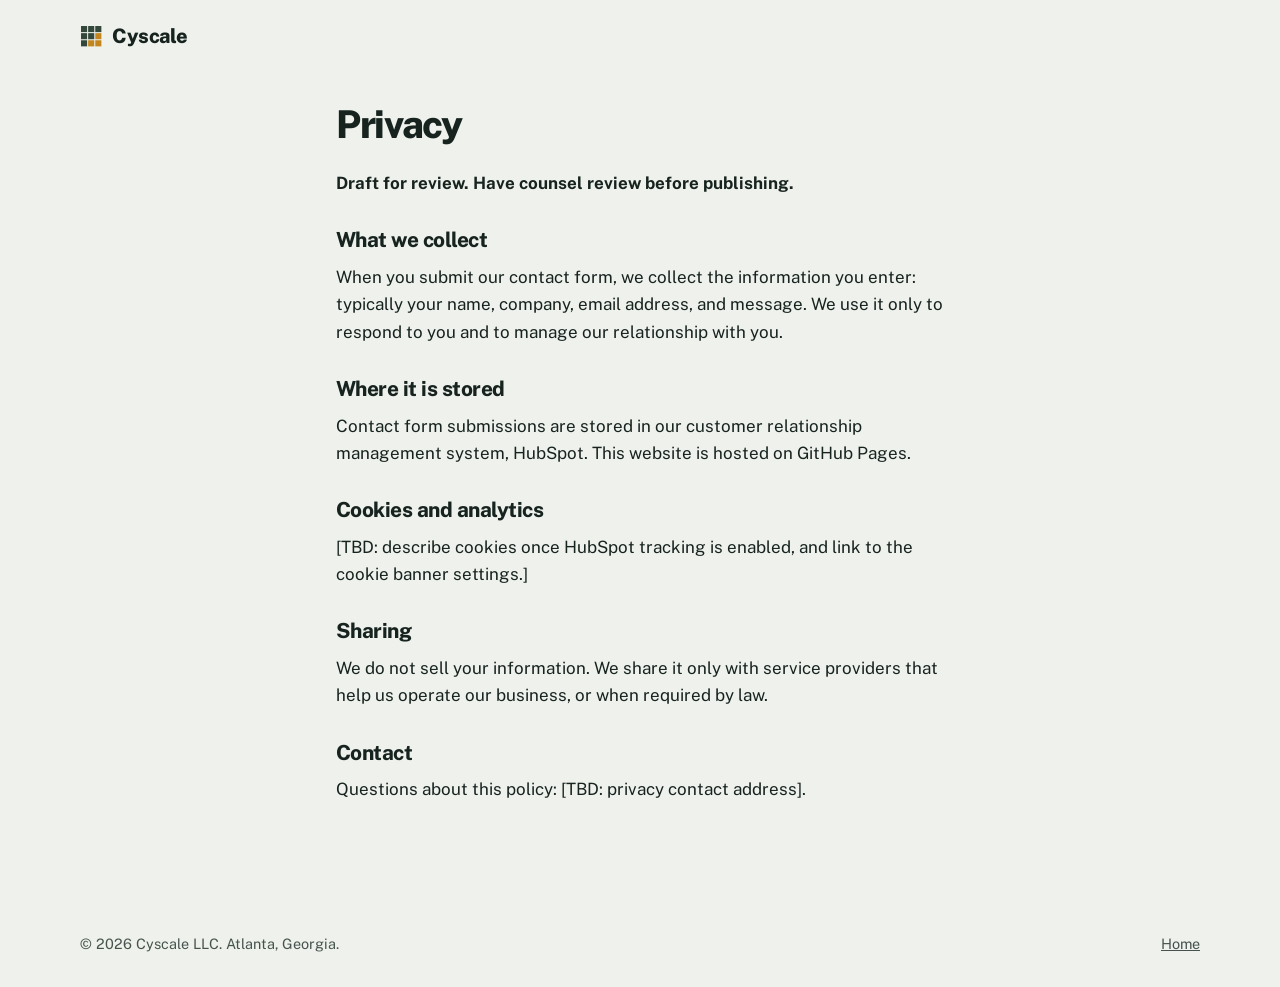
==== privacy.html @ a16042ec "Publish review build from website-src@b9dcec7 Co-Authored-By: Claude Opus 5.5 <noreply@anthropic.com" ====
<!doctype html>
<html lang="en">
<head>
<meta charset="utf-8">
<meta name="viewport" content="width=device-width, initial-scale=1">
<!--REVIEW-ONLY--><meta name="robots" content="noindex, nofollow">
<title>Privacy | Cyscale</title>
<link rel="stylesheet" href="assets/site.css">
<link rel="icon" href="assets/favicon.svg" type="image/svg+xml">
</head>
<body>
<header class="masthead">
  <a class="wordmark" href="./" aria-label="Cyscale home">
    <svg viewBox="0 0 22 22" aria-hidden="true"><rect x="1" y="1" width="6" height="6"/><rect x="8" y="1" width="6" height="6"/><rect x="15" y="1" width="6" height="6"/><rect x="1" y="8" width="6" height="6"/><rect x="8" y="8" width="6" height="6"/><rect class="open" x="15" y="8" width="6" height="6"/><rect x="1" y="15" width="6" height="6"/><rect class="open" x="8" y="15" width="6" height="6"/><rect class="open" x="15" y="15" width="6" height="6"/></svg>
    Cyscale
  </a>
</header>
<main class="doc">
  <h1>Privacy</h1>
  <p><strong>Draft for review. Have counsel review before publishing.</strong></p>
  <h2>What we collect</h2>
  <p>When you submit our contact form, we collect the information you enter: typically your name, company, email address, and message. We use it only to respond to you and to manage our relationship with you.</p>
  <h2>Where it is stored</h2>
  <p>Contact form submissions are stored in our customer relationship management system, HubSpot. This website is hosted on GitHub Pages.</p>
  <h2>Cookies and analytics</h2>
  <p>[TBD: describe cookies once HubSpot tracking is enabled, and link to the cookie banner settings.]</p>
  <h2>Sharing</h2>
  <p>We do not sell your information. We share it only with service providers that help us operate our business, or when required by law.</p>
  <h2>Contact</h2>
  <p>Questions about this policy: [TBD: privacy contact address].</p>
</main>
<footer class="site-footer"><p>&copy; 2026 Cyscale LLC. Atlanta, Georgia.</p><p><a href="./">Home</a></p></footer>
</body>
</html>
---- assets/site.css ----
@font-face {
  font-family: "Public Sans";
  src: url("fonts/public-sans.woff2") format("woff2");
  font-weight: 100 900;
  font-style: normal;
  font-display: swap;
}

:root {
  --paper: #eef1ec;      /* cool grey-green field */
  --ink: #17231f;        /* deep green ink */
  --ink-soft: #46534d;
  --ranger: #34473b;     /* ranger green, structural */
  --rule: #c7cfc6;
  --cell: #d9dfd6;       /* unmet requirement */
  --signal: #c2861c;     /* met requirement / accent */
  --signal-ink: #8a5c0c; /* accessible accent for text */
  --measure: 38rem;
  --gutter: clamp(1rem, 4vw, 3rem);
  color-scheme: light;
}

* { box-sizing: border-box; }

html { scroll-behavior: smooth; }
@media (prefers-reduced-motion: reduce) { html { scroll-behavior: auto; } }

body {
  margin: 0;
  background: var(--paper);
  color: var(--ink);
  font: 400 1.0625rem/1.6 "Public Sans", system-ui, sans-serif;
  font-feature-settings: "tnum" 0;
  -webkit-font-smoothing: antialiased;
}

a { color: inherit; }
a:focus-visible, button:focus-visible {
  outline: 3px solid var(--signal);
  outline-offset: 3px;
}

.skip {
  position: absolute; left: -999px; top: 0;
  background: var(--ink); color: var(--paper); padding: .5rem 1rem;
}
.skip:focus { left: var(--gutter); top: .5rem; z-index: 10; }

/* Masthead */
.masthead {
  display: flex; align-items: center; justify-content: space-between; gap: 1rem;
  padding: 1.25rem var(--gutter);
  max-width: 76rem; margin: 0 auto;
}
.wordmark {
  display: inline-flex; align-items: center; gap: .6rem;
  font-weight: 800; font-size: 1.25rem; letter-spacing: -.02em; text-decoration: none;
}
.wordmark svg { width: 1.4rem; height: 1.4rem; fill: var(--ranger); }
.wordmark svg .open { fill: var(--signal); }
.masthead nav { display: flex; gap: 1.5rem; align-items: center; font-size: .95rem; }
.masthead nav a { text-decoration: none; color: var(--ink-soft); }
.masthead nav a:hover { color: var(--ink); }
.masthead nav .nav-cta { color: var(--ink); font-weight: 600; border-bottom: 2px solid var(--signal); }
@media (max-width: 40rem) {
  .masthead nav a:not(.nav-cta) { display: none; }
}

main > section {
  max-width: 76rem; margin: 0 auto;
  padding: clamp(3rem, 8vw, 6rem) var(--gutter);
}

h1, h2, h3 { margin: 0; letter-spacing: -.025em; line-height: 1.1; }
h2 { font-size: clamp(1.6rem, 3vw, 2.1rem); font-weight: 750; margin-bottom: 2rem; }
h3 { font-size: 1.15rem; font-weight: 700; }
p { margin: 0 0 1rem; max-width: var(--measure); }

/* Hero */
.hero {
  display: grid; gap: clamp(2.5rem, 6vw, 5rem);
  grid-template-columns: minmax(0, 1fr) minmax(0, 1.1fr);
  align-items: center;
  padding-top: clamp(2rem, 6vw, 5rem) !important;
}
@media (max-width: 56rem) { .hero { grid-template-columns: 1fr; } }
.hero h1 {
  font-size: clamp(2.4rem, 5.6vw, 4.4rem);
  font-weight: 800;
  letter-spacing: -.04em;
  line-height: 1.02;
  max-width: 13ch;
  margin-bottom: 1.5rem;
}
.lede { font-size: 1.2rem; color: var(--ink-soft); max-width: 34rem; }
.hero-actions { display: flex; flex-wrap: wrap; gap: 1.25rem; align-items: center; margin-top: 2rem; }
.button {
  display: inline-block; background: var(--ink); color: var(--paper);
  padding: .85rem 1.4rem; border-radius: 3px; text-decoration: none; font-weight: 600;
}
.button:hover { background: var(--ranger); }
.text-link { font-weight: 600; text-decoration-color: var(--signal); text-decoration-thickness: 2px; text-underline-offset: 4px; }

/* The ledger: 110 requirements by family */
.ledger { margin: 0; }
.ledger-grid { display: grid; gap: .45rem; }
.family {
  display: grid; grid-template-columns: 2.4rem 1fr; gap: .75rem; align-items: center;
}
.family abbr {
  font-size: .78rem; font-weight: 700; color: var(--ranger); text-decoration: none;
  font-variant-numeric: tabular-nums;
}
.cells { display: flex; flex-wrap: wrap; gap: 3px; }
.cell {
  width: clamp(.7rem, 1.35vw, 1rem); aspect-ratio: 1;
  background: var(--cell); border-radius: 1px;
}
.cell.met { background: var(--signal); transition: background-color .25s ease; }
.ledger figcaption {
  margin-top: 1.25rem; font-size: .9rem; color: var(--ink-soft); max-width: 30rem;
}

/* Services */
.services { border-top: 1px solid var(--rule); }
.service-list { margin: 0; }
.service {
  display: grid; grid-template-columns: minmax(12rem, 1fr) minmax(0, 2fr); gap: 1rem 3rem;
  padding: 1.75rem 0; border-bottom: 1px solid var(--rule);
}
.service:first-child { border-top: 2px solid var(--ink); }
.service dt { font-weight: 700; font-size: 1.25rem; letter-spacing: -.015em; line-height: 1.25; }
.service dd { margin: 0; }
.service .for { color: var(--ink-soft); font-size: .95rem; margin-bottom: 0; }
@media (max-width: 44rem) { .service { grid-template-columns: 1fr; } }
.independence {
  margin-top: 2.5rem; padding-left: 1rem; border-left: 4px solid var(--signal);
  font-weight: 600; max-width: 34rem;
}

/* Approach: a real sequence, so it is numbered */
.approach { border-top: 1px solid var(--rule); }
.steps {
  list-style: none; margin: 0; padding: 0; counter-reset: step;
  display: grid; grid-template-columns: repeat(4, minmax(0, 1fr)); gap: 2rem;
}
.steps li { counter-increment: step; border-top: 2px solid var(--ranger); padding-top: 1rem; }
.steps li::before {
  content: counter(step); display: block;
  font-size: 2.5rem; font-weight: 800; color: var(--signal-ink); line-height: 1; margin-bottom: .75rem;
}
.steps h3 { margin-bottom: .5rem; }
.steps p { font-size: .98rem; color: var(--ink-soft); }
@media (max-width: 56rem) { .steps { grid-template-columns: repeat(2, minmax(0, 1fr)); } }
@media (max-width: 34rem) { .steps { grid-template-columns: 1fr; } }

/* About */
.about { border-top: 1px solid var(--rule); display: grid; grid-template-columns: minmax(12rem, 1fr) minmax(0, 2fr); gap: 1rem 3rem; }
.about h2 { margin-bottom: 0; }
@media (max-width: 44rem) { .about { grid-template-columns: 1fr; } }

/* Contact */
.contact {
  display: grid; grid-template-columns: minmax(0, 1fr) minmax(0, 1.2fr); gap: 2rem 4rem;
  background: var(--ink); color: var(--paper);
  max-width: none !important;
  padding-left: max(var(--gutter), calc((100vw - 76rem) / 2 + var(--gutter))) !important;
  padding-right: max(var(--gutter), calc((100vw - 76rem) / 2 + var(--gutter))) !important;
}
.contact h2 { margin-bottom: 1rem; }
.contact .caution { font-size: .92rem; color: #b9c4bd; border-left: 3px solid var(--signal); padding-left: .9rem; }
.contact-form { background: var(--paper); color: var(--ink); border-radius: 4px; padding: 1.5rem; min-height: 12rem; }
.form-pending { color: var(--ink-soft); margin: 0; }
@media (max-width: 52rem) { .contact { grid-template-columns: 1fr; } }

/* Footer */
.site-footer {
  max-width: 76rem; margin: 0 auto; padding: 2rem var(--gutter);
  display: flex; justify-content: space-between; flex-wrap: wrap; gap: 1rem;
  font-size: .9rem; color: var(--ink-soft);
}
.site-footer p { margin: 0; }

/* Plain document pages (privacy) */
.doc { max-width: 44rem; margin: 0 auto; padding: 2rem var(--gutter) 5rem; }
.doc h1 { font-size: 2.4rem; font-weight: 800; letter-spacing: -.035em; margin-bottom: 1.5rem; }
.doc h2 { font-size: 1.3rem; margin: 2rem 0 .75rem; }
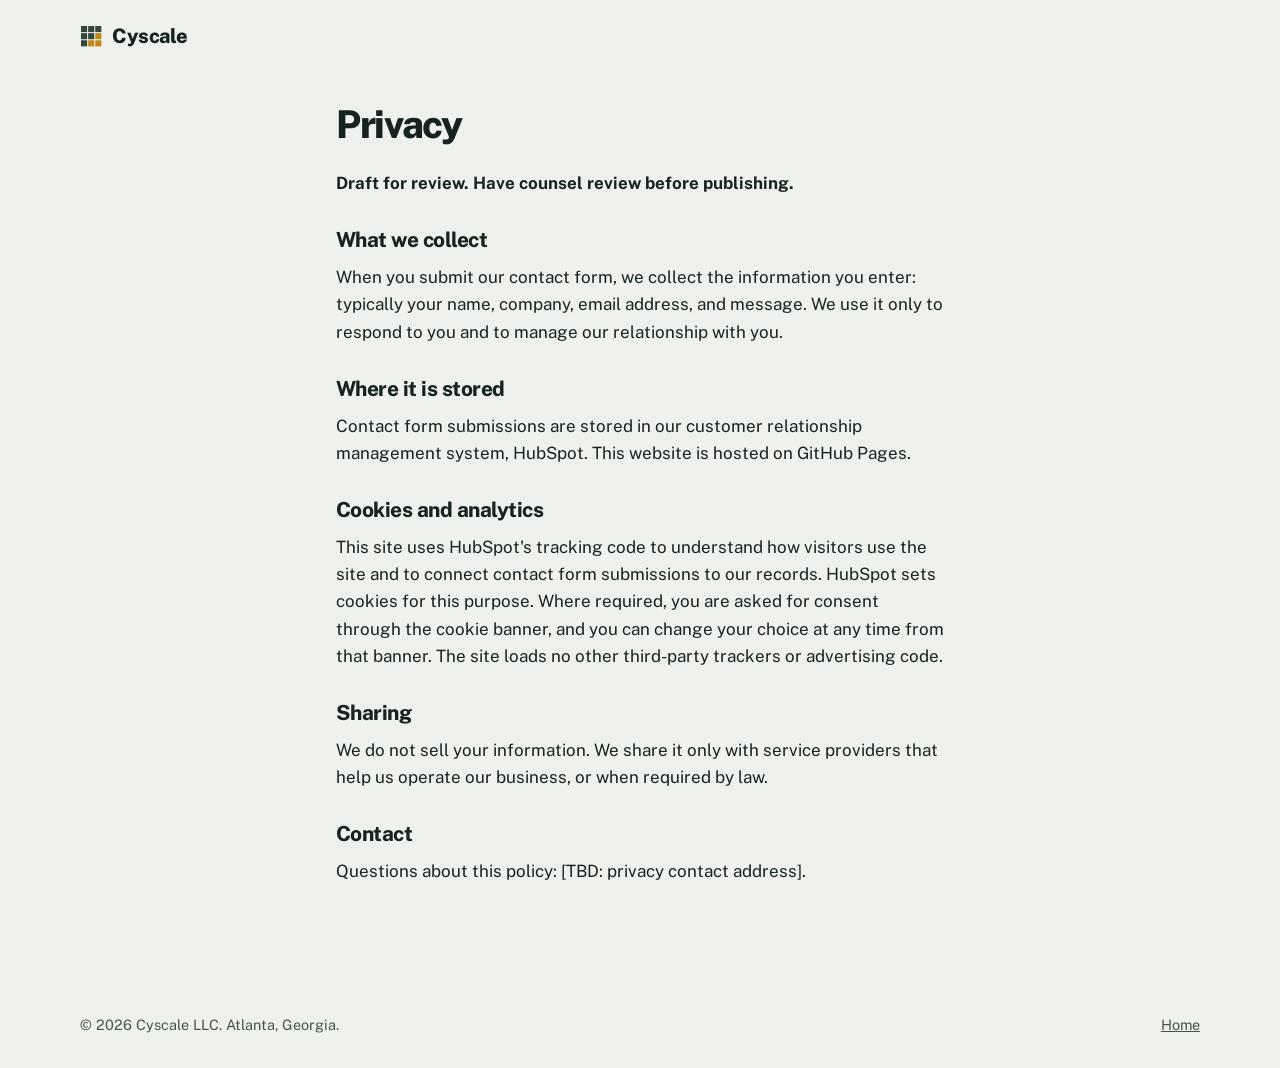
==== commit a75545f4: "Publish review build from website-src@24fab1a Co-Authored-By: Claude Opus 5.5 <noreply@anthropic.com" ====
--- a/privacy.html
+++ b/privacy.html
@@ -23,12 +23,13 @@
   <h2>Where it is stored</h2>
   <p>Contact form submissions are stored in our customer relationship management system, HubSpot. This website is hosted on GitHub Pages.</p>
   <h2>Cookies and analytics</h2>
-  <p>[TBD: describe cookies once HubSpot tracking is enabled, and link to the cookie banner settings.]</p>
+  <p>This site uses HubSpot's tracking code to understand how visitors use the site and to connect contact form submissions to our records. HubSpot sets cookies for this purpose. Where required, you are asked for consent through the cookie banner, and you can change your choice at any time from that banner. The site loads no other third-party trackers or advertising code.</p>
   <h2>Sharing</h2>
   <p>We do not sell your information. We share it only with service providers that help us operate our business, or when required by law.</p>
   <h2>Contact</h2>
   <p>Questions about this policy: [TBD: privacy contact address].</p>
 </main>
 <footer class="site-footer"><p>&copy; 2026 Cyscale LLC. Atlanta, Georgia.</p><p><a href="./">Home</a></p></footer>
+<script src="assets/site.js" defer></script>
 </body>
 </html>
--- a/assets/site.css
+++ b/assets/site.css
@@ -133,10 +133,6 @@
 .service dd { margin: 0; }
 .service .for { color: var(--ink-soft); font-size: .95rem; margin-bottom: 0; }
 @media (max-width: 44rem) { .service { grid-template-columns: 1fr; } }
-.independence {
-  margin-top: 2.5rem; padding-left: 1rem; border-left: 4px solid var(--signal);
-  font-weight: 600; max-width: 34rem;
-}
 
 /* Approach: a real sequence, so it is numbered */
 .approach { border-top: 1px solid var(--rule); }
@@ -154,10 +150,42 @@
 @media (max-width: 56rem) { .steps { grid-template-columns: repeat(2, minmax(0, 1fr)); } }
 @media (max-width: 34rem) { .steps { grid-template-columns: 1fr; } }
 
-/* About */
-.about { border-top: 1px solid var(--rule); display: grid; grid-template-columns: minmax(12rem, 1fr) minmax(0, 2fr); gap: 1rem 3rem; }
-.about h2 { margin-bottom: 0; }
-@media (max-width: 44rem) { .about { grid-template-columns: 1fr; } }
+/* Credentials */
+.credentials { border-top: 1px solid var(--rule); }
+.section-intro { color: var(--ink-soft); margin-top: -1rem; margin-bottom: 2.5rem; }
+.badge-groups { display: grid; gap: 2.25rem; }
+.badge-group h3 { font-size: .95rem; font-weight: 700; color: var(--ranger); margin-bottom: 1rem; }
+.badges { display: flex; flex-wrap: wrap; gap: 1rem; list-style: none; margin: 0; padding: 0; }
+.badge { width: 8.5rem; text-align: center; }
+.badge a { text-decoration: none; display: block; }
+.badge-art {
+  width: 6.5rem; height: 6.5rem; margin: 0 auto .6rem;
+  display: grid; place-items: center;
+}
+.badge-art img { width: 100%; height: 100%; object-fit: contain; }
+.badge-text {
+  width: 100%; height: 100%; display: grid; place-items: center;
+  border: 2px solid var(--ranger); border-radius: 50%;
+  box-shadow: inset 0 0 0 4px var(--paper), inset 0 0 0 5px var(--rule);
+  font-weight: 800; font-size: 1.05rem; letter-spacing: -.01em; color: var(--ink);
+  background: #f6f8f4;
+}
+.badge-group.primary .badge-text { border-color: var(--signal); }
+.badge-name { font-size: .85rem; line-height: 1.3; color: var(--ink-soft); }
+.badge-verify { display: block; font-size: .78rem; margin-top: .25rem; color: var(--signal-ink); text-decoration: underline; }
+
+/* The firm */
+.firm { border-top: 1px solid var(--rule); display: grid; grid-template-columns: minmax(12rem, 1fr) minmax(0, 2fr); gap: 1rem 3rem; }
+.firm h2 { margin-bottom: 0; }
+.firm-lede { font-size: 1.15rem; margin-bottom: 2rem; }
+.firm h3 { margin: 2rem 0 .9rem; }
+.experience { margin: 0; padding: 0; list-style: none; max-width: var(--measure); }
+.experience li { padding: .55rem 0 .55rem 1.4rem; border-bottom: 1px solid var(--rule); position: relative; }
+.experience li::before { content: ""; position: absolute; left: 0; top: 1.05rem; width: .55rem; height: .55rem; background: var(--signal); }
+.principles { margin: 0; display: grid; gap: 1.1rem; max-width: var(--measure); }
+.principles dt { font-weight: 700; }
+.principles dd { margin: .2rem 0 0; color: var(--ink-soft); }
+@media (max-width: 44rem) { .firm { grid-template-columns: 1fr; } }
 
 /* Contact */
 .contact {
@@ -185,3 +213,26 @@
 .doc { max-width: 44rem; margin: 0 auto; padding: 2rem var(--gutter) 5rem; }
 .doc h1 { font-size: 2.4rem; font-weight: 800; letter-spacing: -.035em; margin-bottom: 1.5rem; }
 .doc h2 { font-size: 1.3rem; margin: 2rem 0 .75rem; }
+
+/* Square badges carry more visual weight than round ones; scale them to match. */
+.badge-art img.square { width: 84%; height: 84%; border-radius: 6px; }
+
+/* Contact form */
+.native-form { display: grid; gap: .9rem; }
+.native-form .field { margin: 0; display: grid; gap: .35rem; max-width: none; }
+.field-row { display: grid; grid-template-columns: 1fr 1fr; gap: .9rem; }
+@media (max-width: 30rem) { .field-row { grid-template-columns: 1fr; } }
+.native-form label { font-size: .9rem; font-weight: 600; }
+.native-form input, .native-form textarea {
+  font: inherit; color: var(--ink); background: #fff;
+  border: 1px solid #aab5ab; border-radius: 3px; padding: .6rem .7rem; width: 100%;
+}
+.native-form input:focus-visible, .native-form textarea:focus-visible { outline: 3px solid var(--signal); outline-offset: 1px; border-color: var(--ranger); }
+.native-form textarea { resize: vertical; }
+.native-form .button { border: 0; cursor: pointer; justify-self: start; font: inherit; font-weight: 600; }
+.hp { position: absolute; left: -9999px; width: 1px; height: 1px; overflow: hidden; }
+.form-error { margin: 0; color: #9b2c1a; font-weight: 600; }
+.form-sent h3 { margin-bottom: .5rem; }
+.form-sent:focus { outline: none; }
+
+[hidden] { display: none !important; }
